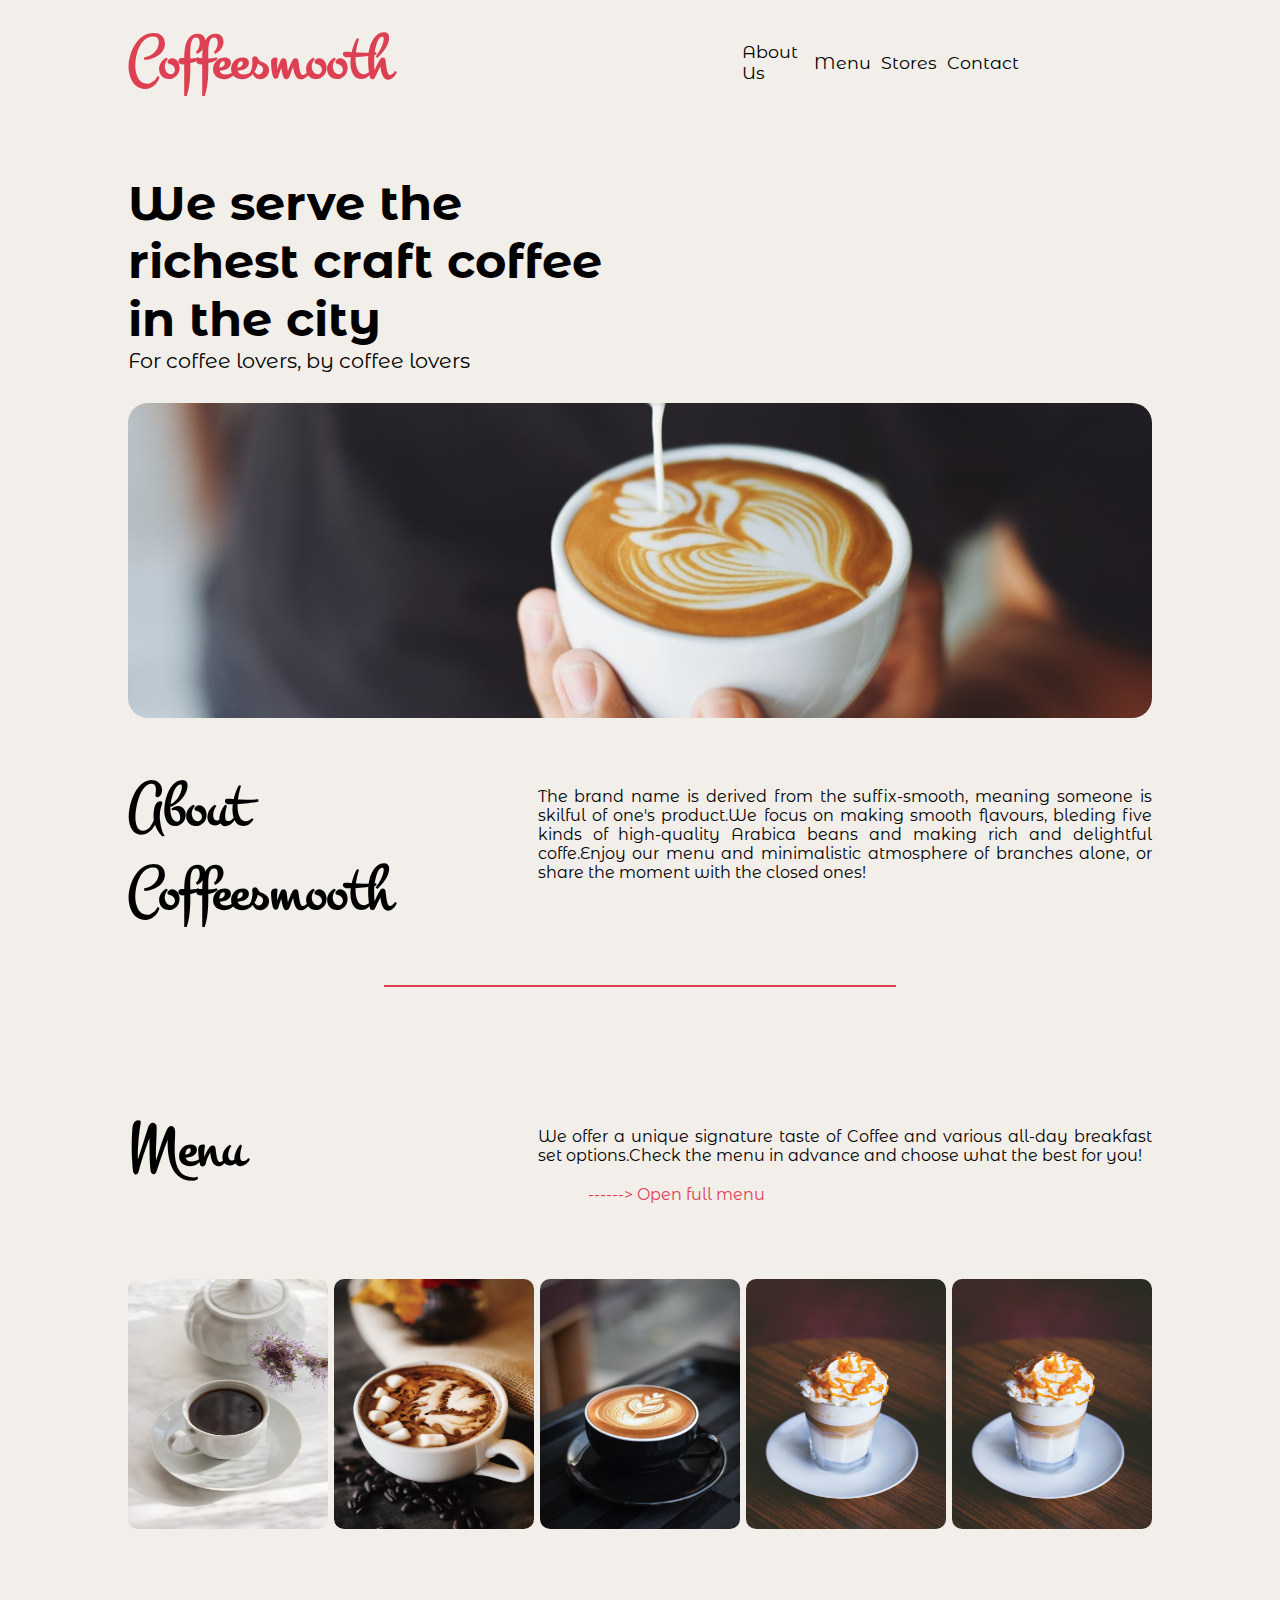
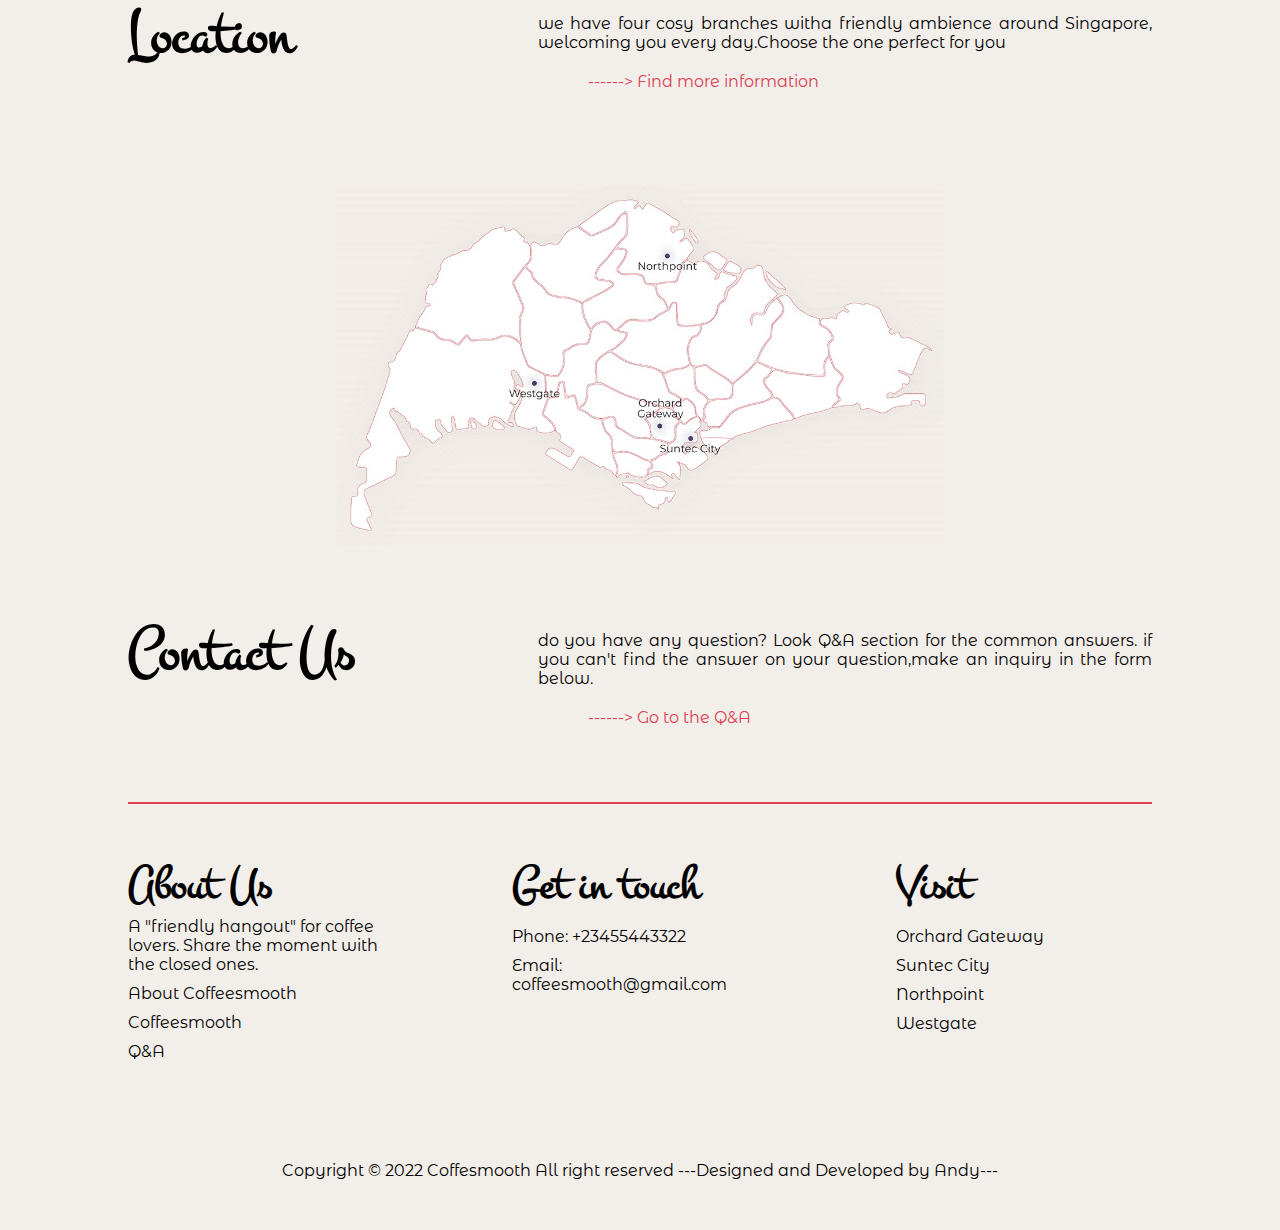
==== index.html @ 1a764913 "done with work need to work with the images" ====
<!DOCTYPE html>
<html lang="en">
<head>
    <meta charset="UTF-8">
    <meta http-equiv="X-UA-Compatible" content="IE=edge">
    <meta name="viewport" content="width=device-width, initial-scale=1.0">
    <title>Coffee Smooth</title>
    <link rel="stylesheet" href="https://cdnjs.cloudflare.com/ajax/libs/font-awesome/6.1.2/css/all.min.css" integrity="sha512-1sCRPdkRXhBV2PBLUdRb4tMg1w2YPf37qatUFeS7zlBy7jJI8Lf4VHwWfZZfpXtYSLy85pkm9GaYVYMfw5BC1A==" crossorigin="anonymous" referrerpolicy="no-referrer" />
    <link rel="stylesheet" href="style.css">
</head>
<body>
    <div class="container">
        <!-- <i class="fa-brands fa-square-facebook"></i>
        <i class="fa-brands fa-instagram"></i> -->

        <nav>
            <div class="brand">
                <h1>
                    <a href="index.html">Coffeesmooth</a> 
                </h1>
            </div>
            <div class="brand-links">
                <div class="brand-pages">
                    <p>
                        <a href="pages/about.html">About Us</a>
                    </p>
                    <p>
                        <a href="pages/menu.html">Menu</a>
                    </p>
                    <p>
                        <a href="pages/stores.html">Stores</a>
                    </p>
                    <p>
                        <a href="pages/contact.html">Contact</a>
                    </p>
                </div>
                <div class="brand-social">
                    <a href="#">
                        <i class="fa-brands fa-square-facebook"></i>
                    </a> 
                    <a href="#">
                        <i class="fa-brands fa-instagram"></i>
                    </a> 
                </div>
            </div>
        </nav>
        <header class="header">
            <div class="header-heading">
                <h1>
                We serve the richest craft coffee in the city
                </h1>
                <p>
                    For coffee lovers, by coffee lovers
                </p>
            </div>
            <img src="images/making-coffee.jpg">
        </header>

        <section class="about-brand">
            <div class="about-info">
                <h1>
                    About Coffeesmooth
                </h1>
                <p>
                    The brand name is derived from the suffix-smooth, meaning someone is skilful
                    of one's product.We focus on making smooth flavours, bleding five kinds of
                    high-quality Arabica beans and making rich and delightful coffe.Enjoy our menu
                    and minimalistic atmosphere of branches alone, or share the moment with the closed ones!
                </p>
            </div>
            <div class="line"></div>
        </section>

        <section class="about-brand">
            <div class="about-info">
                <h1>
                    Menu
                </h1>
                <p>
                    We offer a unique signature taste of Coffee and various all-day breakfast set
                    options.Check the menu in advance and choose what the best for you!
                    <a href="pages/menu.html">------>  Open full menu</a>
                </p>
            </div>
        </section>

        <section class="image-display">
            <img src="images/americano.jpg" alt="">
            <img src="images/capuchino-mash.jpg" alt="">
            <img src="images/capuchino.jpg" alt="">
            <img src="images/coffee-mocha.jpg" alt="">
            <img src="images/coffee-mocha.jpg" alt="">
        </section>

        <section class="about-brand">
            <div class="about-info">
                <h1>
                    Location
                </h1>
                <p>
                    we have four cosy branches witha friendly ambience around Singapore,
                    welcoming you every day.Choose the one perfect for you
                    <a href="pages/stores.html">------>  Find more information</a>
                </p>
            </div>
        </section>

        <section class="map">
            <img src="images/map.jpeg" alt="map of coffee smooth Location">
        </section>

        <section class="about-brand">
            <div class="about-info">
                <h1>
                    Contact Us
                </h1>
                <p>
                    do you have any question? Look Q&A section for the common answers.
                    if you can't find the answer on your question,make an inquiry in the 
                    form below.
                    <a href="pages/contact.html">------>  Go to the Q&A</a>
                </p>
            </div>
        </section>

        <footer>
            <div class="footer-container">
                <div class="foot foot-first">
                    <h1>About Us</h1>
                    <p>A "friendly hangout" for coffee        
                        lovers. Share the moment with 
                        the closed ones.
                    </p>
                    <li> <a href="../pages/about.html">About Coffeesmooth</a> </li>
                    <li> <a href="../index.html">Coffeesmooth</a></li>
                    <li>Q&A</li>
                </div>
                <div class="foot foot-second">
                    <h1>Get in touch</h1>
                    <li>Phone:  +23455443322</li>
                    <li>Email:  coffeesmooth@gmail.com</li>
                    <li>
                        <div class="brand-social">
                            <a href="#">
                                <i class="fa-brands fa-square-facebook"></i>
                            </a> 
                            <a href="#">
                                <i class="fa-brands fa-instagram"></i>
                            </a> 
                        </div>
                    </li>
                </div>
                <div class="foot foot-third">
                    <h1>Visit</h1>
                    <li>Orchard Gateway</li>
                    <li>Suntec City</li>
                    <li>Northpoint</li>
                    <li>Westgate</li>
                </div>
            </div>
            <div class="footer-copyright">
                <p>
                    Copyright &copy; 2022 Coffesmooth All right reserved ---Designed and Developed by Andy---
                </p>
            </div>
        </footer>

    </div>
</body>
</html>
---- style.css ----
@import url('https://fonts.googleapis.com/css2?family=Montez&display=swap');
/* font-family: 'Montez', cursive; */
@import url('https://fonts.googleapis.com/css2?family=Montez&family=Montserrat+Alternates&display=swap');
/* font-family: 'Montserrat Alternates', sans-serif; */


*{
    box-sizing: border-box;
}

body,html{
    margin: 0;
    padding: 0;
}
body{
    background-color: #f2eee9;
    font-family: 'Montserrat Alternates', sans-serif; 
}
h1,h2,p{
    margin-top: 0;
    margin-bottom: 0;
}
.container{
    width: 80%;
    margin: 0 auto;
}
.brand{
    font-family: 'Montez', cursive;
    font-size: 2rem;
    width:50%;
}
.brand a{
    text-decoration: none; 
    color: #dd4053;
    transition:  .25s ease-out;
}
.brand h1 a:hover{
    border-bottom: 2px solid #dd4053;
    padding-bottom: 5px;
    color: #dd4053;
}
nav{
    display: flex;
    align-items: center;
    justify-content: space-between;
    padding: 20px 0;
    
}
nav a{
    transition:  .25s ease-out;
}
nav .brand-pages a:hover{
    border-bottom: 1px solid #dd4053;
    padding-bottom: 5px;
}
.brand-links{
    display: flex;
    align-items: center;
    width: 40%;
    justify-content: space-between;
}
.brand-pages{
    display: flex;
    align-items: center;
    font-size: 1.1rem;
    width: 70%;
    justify-content: space-between;
}
.brand-pages p{
    margin-right: 10px;
}
.brand-pages a{
    text-decoration: none;
    color: black;
}
.brand-social a{
    text-decoration: none;
    color: black;
}
.brand-social i {
    font-size: 1.5rem;
}
.brand-social > a{
    margin-right: 8px;
}
.header-heading{
    width: 50%;
}
.header{
    margin-top: 50px;
}
.header h1{
    font-size:3rem;
}
.header p{
    font-size: 1.3rem;
}
.header img{
    height:315px;
    width:100%;
    border-radius: 20px;
    margin-top: 30px;
}
.about-brand{
    margin-top: 20px;
    padding: 25px 0;
}
.about-info{
    display: flex;
    justify-content: space-between;
    align-items: flex-start;
    margin-bottom: 50px;
}
.about-info h1{
    font-family: 'Montez', cursive;
    width: 35%;
    font-size: 4rem;
    text-align: left;
}
.about-info p{
    width: 60% ;
    text-align: justify;
    padding-top: 20px;
}
.about-info a{
    padding-top: 20px;
    text-decoration: none;
    color: #dd4053;
    display: block;
    margin-left: 50px;
}
.line{
    width: 50%;
    height: 2px;
    background-color: #dd4053;
    margin: 50px auto;
}
.image-display{
    display: flex;
    justify-content: space-between;
    padding-bottom: 20px;
}

.image-display img{
    width: 200px;
    height: 250px;
    border-radius: 10px;
}
.map{
    width: 100%;
    display: flex;
    justify-content: center;
}
.map img{

    padding: 20px;
    height: 400px;
}
.footer-container{
    display: flex;
    justify-content: space-between;
    padding-bottom: 50px;
    border-top: 2px solid #dd4053;
    padding-top: 50px;
}
.foot li{
    list-style: none;
    margin-top: 10px;
}
.foot{
    width: 25%;
}
.foot h1{
    font-family: 'Montez', cursive;
    font-size: 3rem;
}
.foot a{
    color: black;
    text-decoration: none;
}
a:hover{
    color: black;
}
.footer-copyright{
    text-align: center;
    padding:50px;
}
.abt-page-header-info{
    padding-bottom: 20px;
}
.abt-page-header-info h1{
    font-size: 2.5rem;
    font-family: 'Montez', cursive;
    margin-bottom: 20px;
    padding-top: 20px;
}
.abt-page-header-info p{
    text-align: justify;
    padding-right: 10px;
}
.abt-page-header-image{
    display: flex;
    justify-content: space-between;
    padding: 30px 0;

}

.abt-page-header-image img{
    height: 240px;
    width: 360px;
    border-radius: 10px;
    transition:  .25s ease-out;
}
.abt-page-header-image img:hover{
    transform: scale(1.05);
    cursor: pointer;

}

.journey {
    display: flex;
    justify-content: space-between;
    text-align: center;
    padding: 50px 0;
}
.journey li{
    list-style: none;
    width: 23%;
}
.journey h1{
    font-family: 'Montez', cursive;
    font-size: 2rem;
}
.menu-page-header{
    padding: 30px;
}
.menu-page-header img{
    width: 100%;
    height: 500px;
    border-radius: 20px;
}
.menu-page-display h1{
    font-family: 'Montez', cursive;
    font-size: 3rem;
    text-align: center;
    padding: 20px;
    margin-bottom: 10px;
}
.menu-display{
    display: flex;
    justify-content: space-between;
    list-style: none;
    flex-wrap: wrap;
    gap: 1em;
    padding:0 20px;
    margin-bottom: 50px;
}
.menu-display img{
    width: 200px;
    height: 250px;
    border-radius: 10px;
}
.menu-display p{
    background-color: #dd4053;
    color: #f2eee9;
    border-bottom-left-radius:20px;
    border-bottom-right-radius:20px;
    width: 200px;
    text-align: center;
    /* padding-top: 10px;
    margin-top: -10px; */
}
.menu-display p span{
    display: block;
}
.menu-display li > span{
    background-color: #fff;
    color: black;
    text-align: center;
    width: 200px;
    display: block;
    padding: 10px;
     padding-top: 12px;
    margin-top: -12px;
}
.careers p{
    border-bottom: 2px solid #dd4053;
    padding-bottom:30px ;
}
.store-info p{
    padding-right: 20% ;
    text-align: justify;
}
.store-location{
    background-color: #fff;
    border-radius: 20px;
    margin-bottom: 30px;
}
.store-location h1{
    font-family: 'Montez', cursive;
    font-size: 2rem;
    margin-bottom: 10px;
}
.store-location .card{
    display: flex;
    justify-content: space-between;
    align-items: center;
    padding: 20px;
    list-style: none;
}
.store-location li{
    padding: 10px;
}
.store-location span{
    color: #dd4053;
}
.store-location p{
    padding-left: 50px;
    margin-left: 10px;
}
.store-location img{
    height: 240px;
    width: 360px;
    border-radius: 10px;
    transition:  .25s ease-out;
}
.foot li a{
    transition:  .25s ease-out;
}
.foot li a:hover{
    border-bottom: 1px solid #dd4053;
    padding-bottom: 5px;
}
.store-location img:hover{
    transform: scale(1.05);
    cursor: pointer;
}
.store-address{
    width: 60%;
}
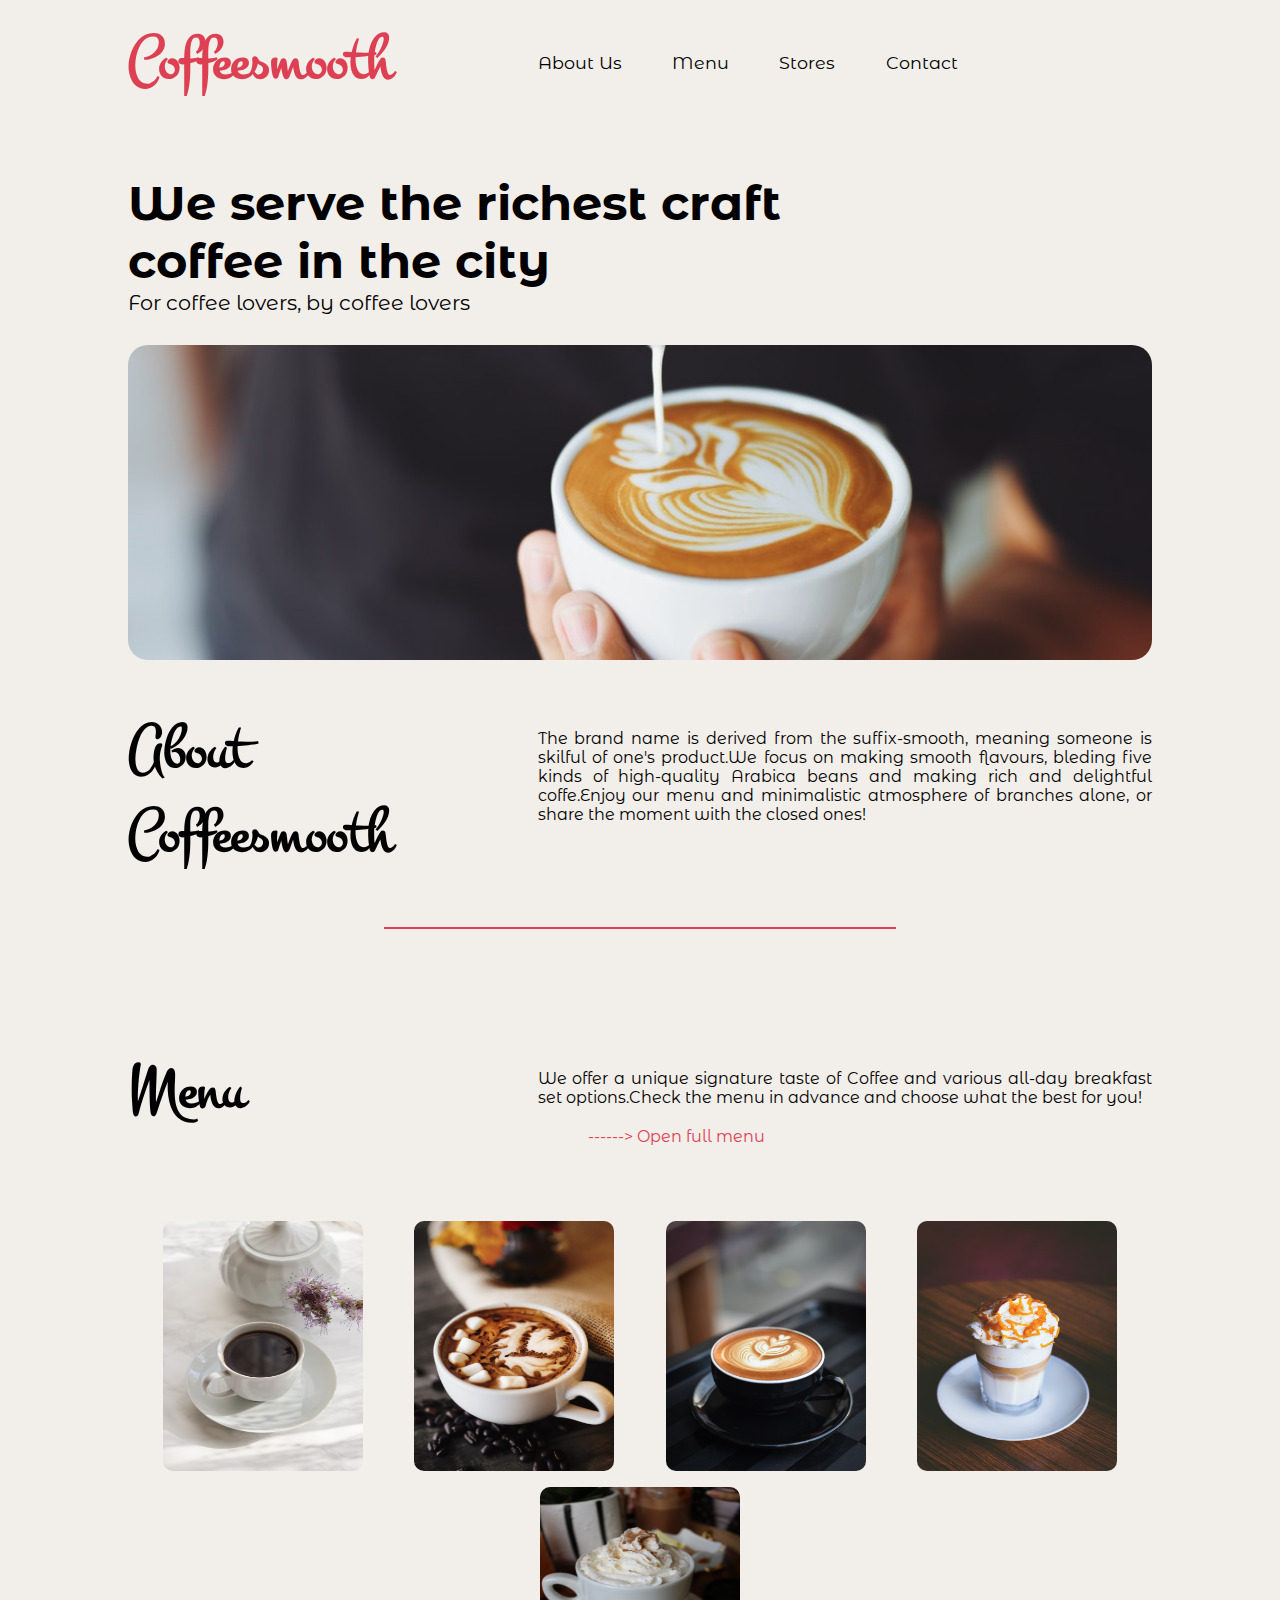
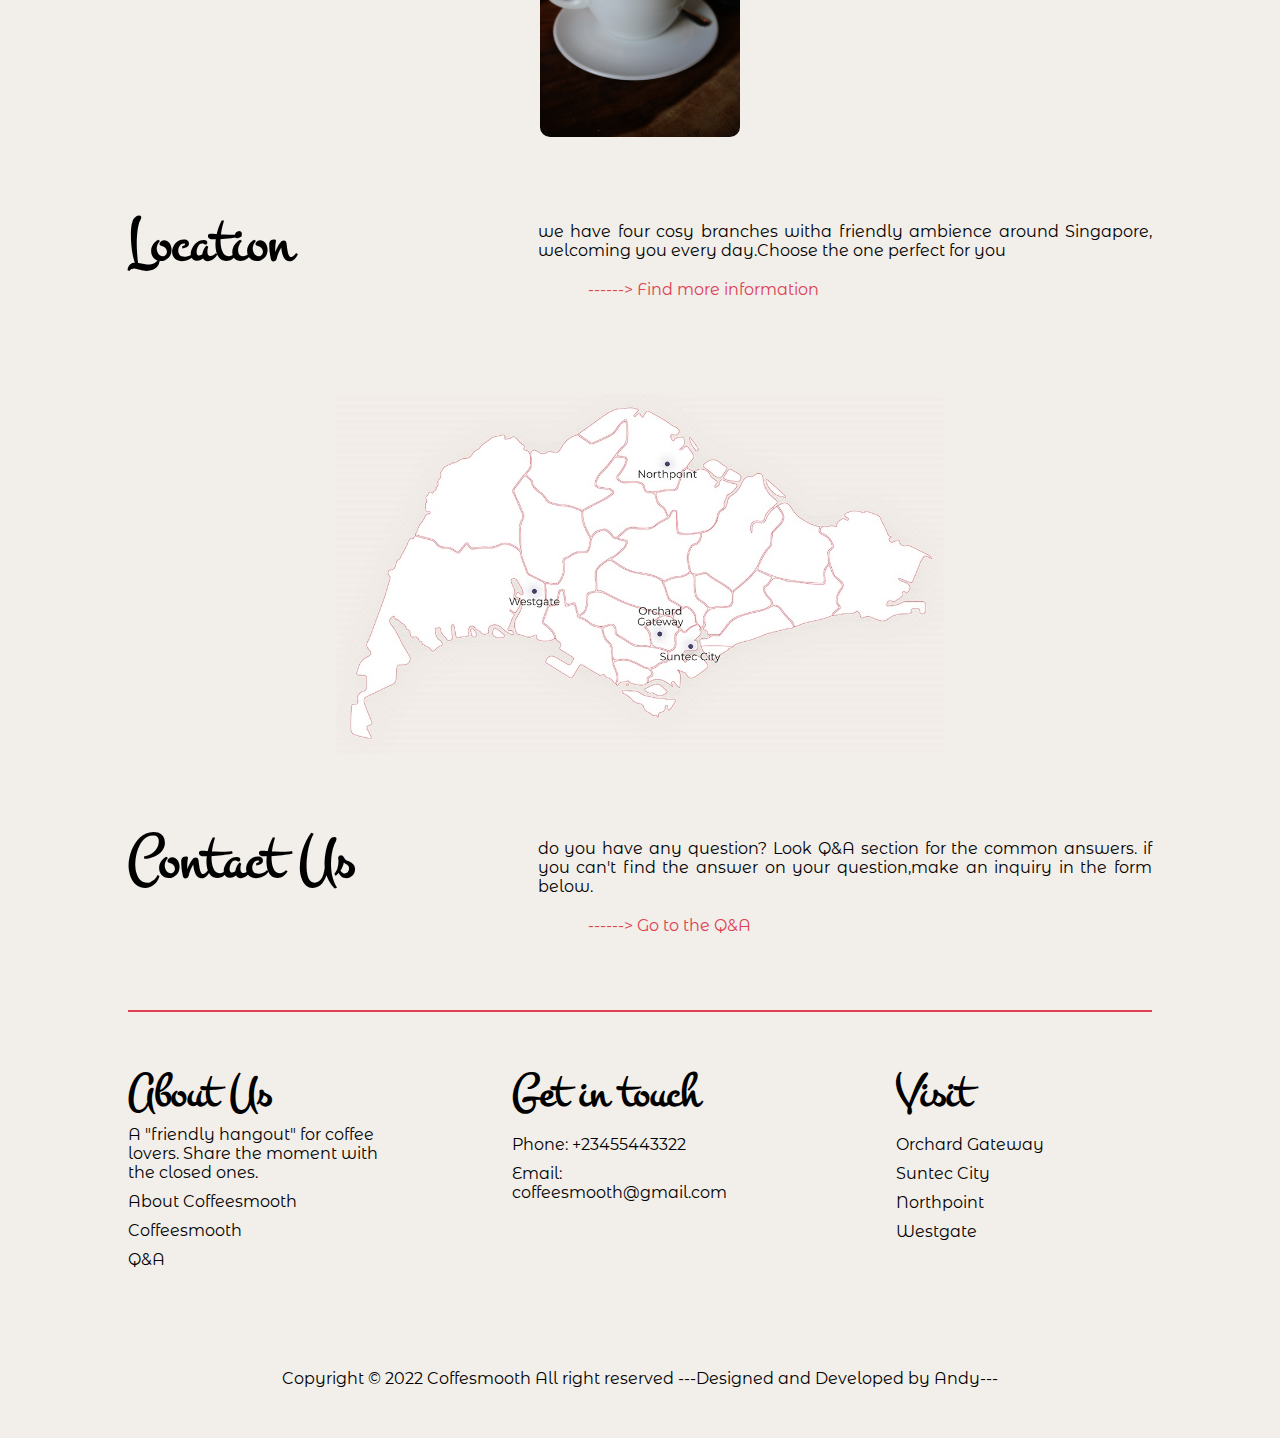
==== commit 39f10d06: "media query added for responsiveness" ====
--- a/index.html
+++ b/index.html
@@ -5,6 +5,7 @@
     <meta http-equiv="X-UA-Compatible" content="IE=edge">
     <meta name="viewport" content="width=device-width, initial-scale=1.0">
     <title>Coffee Smooth</title>
+    <link href="images/favicon.ico" rel="icon" type="image/x-icon" />
     <link rel="stylesheet" href="https://cdnjs.cloudflare.com/ajax/libs/font-awesome/6.1.2/css/all.min.css" integrity="sha512-1sCRPdkRXhBV2PBLUdRb4tMg1w2YPf37qatUFeS7zlBy7jJI8Lf4VHwWfZZfpXtYSLy85pkm9GaYVYMfw5BC1A==" crossorigin="anonymous" referrerpolicy="no-referrer" />
     <link rel="stylesheet" href="style.css">
 </head>
@@ -89,7 +90,7 @@
             <img src="images/capuchino-mash.jpg" alt="">
             <img src="images/capuchino.jpg" alt="">
             <img src="images/coffee-mocha.jpg" alt="">
-            <img src="images/coffee-mocha.jpg" alt="">
+            <img src="images/coffee2.jpg" alt="">
         </section>
 
         <section class="about-brand">
--- a/style.css
+++ b/style.css
@@ -139,12 +139,20 @@
     display: flex;
     justify-content: space-between;
     padding-bottom: 20px;
+    flex-wrap: wrap;
+    gap: 1em;
 }
 
 .image-display img{
     width: 200px;
     height: 250px;
     border-radius: 10px;
+    transition:  .25s ease-out;
+    flex-wrap: wrap;
+}
+.image-display img:hover{
+    transform: scale(1.10);
+    cursor: pointer;
 }
 .map{
     width: 100%;
@@ -338,3 +346,153 @@
 .store-address{
     width: 60%;
 }
+@media only screen and (max-width: 1380px) {
+    .brand{
+        width:30%;
+    }
+    .brand-links{
+        width: 60%;
+    }
+    .header-heading{
+        width: 70%;
+    }
+    .abt-page-header-image img{
+        height: 150px;
+        width: 250px;
+
+    }
+    .image-display {
+        justify-content: space-evenly;
+    }
+    .menu-display{
+        justify-content: space-evenly;
+    }
+    .menu-page-header img{
+        width: 100%;
+        height: 400px;
+        border-radius: 20px;
+    }
+  }
+  @media only screen and (max-width: 900px) {
+    .brand{
+        width:100%;
+        margin-bottom: 20px;
+    }
+    .brand {
+        text-align: center;
+    }
+    header img{
+        height: 100px;
+    }
+    .brand-links{
+        width: 80%;
+    }
+    .header-heading{
+        width: 100%;
+        font-size: 3rem;
+    }
+    nav{
+        flex-direction: column;
+    }
+    .about-info {
+        flex-direction: column;
+        align-items: center;
+        justify-content: center;
+
+    }
+    .about-info h1{
+        text-align: center;
+        width: 100%;
+    }
+    .abt-page-header-image{
+        flex-direction: column;
+        justify-content: center;
+        align-items: center;
+    }
+    .abt-page-header-image img{
+        height: 150px;
+        width: 250px;
+        margin-bottom: 20px;
+
+    }
+    .menu-page-header img{
+        width: 100%;
+        height: 400px;
+        border-radius: 20px;
+    }
+    .card{
+        flex-direction: column;
+    }
+    .card h1{
+        margin-top: 20px;
+    }
+  }
+  @media only screen and (max-width: 550px) {
+    body{
+        overflow-x: hidden;
+    }
+    .container{
+        width: 100%;
+    }
+    .brand{
+        width:100%;
+        margin-bottom: 20px;
+    }
+    .brand-links{
+        width: 100%;
+        flex-direction: column;
+    }
+    .brand-pages{
+        flex-direction: column;
+        justify-content: center;
+        align-items: center;
+        font-size: 1.2rem;
+    }
+    .brand-pages p{
+        margin-bottom: 10px;
+        text-align: center;
+    }
+    .brand-social{
+        display: none;
+    }
+    .brand {
+        text-align: center;
+    }
+    header{
+        padding: 10px;
+    }
+    header img{
+        height: 80px;
+    }
+    .brand-links{
+        width: 80%;
+    }
+    .header-heading{
+        width: 100%;
+        font-size: 3rem; 
+        text-align: center;
+  }
+  .footer-container{
+    flex-direction: column;
+    align-items: center;
+    justify-content: space-around;
+    text-align: center;
+    }
+    .foot{
+        width: 80%;
+    }
+    .map {
+        width: 80%;
+        text-align: center;
+        margin: 10px auto;
+    }
+    .map img{
+        height: 300px;
+    }
+    .abt-page-header-info{
+        padding: 10px;
+    }
+    .menu-page-header img{
+        height: 250px;
+    }
+}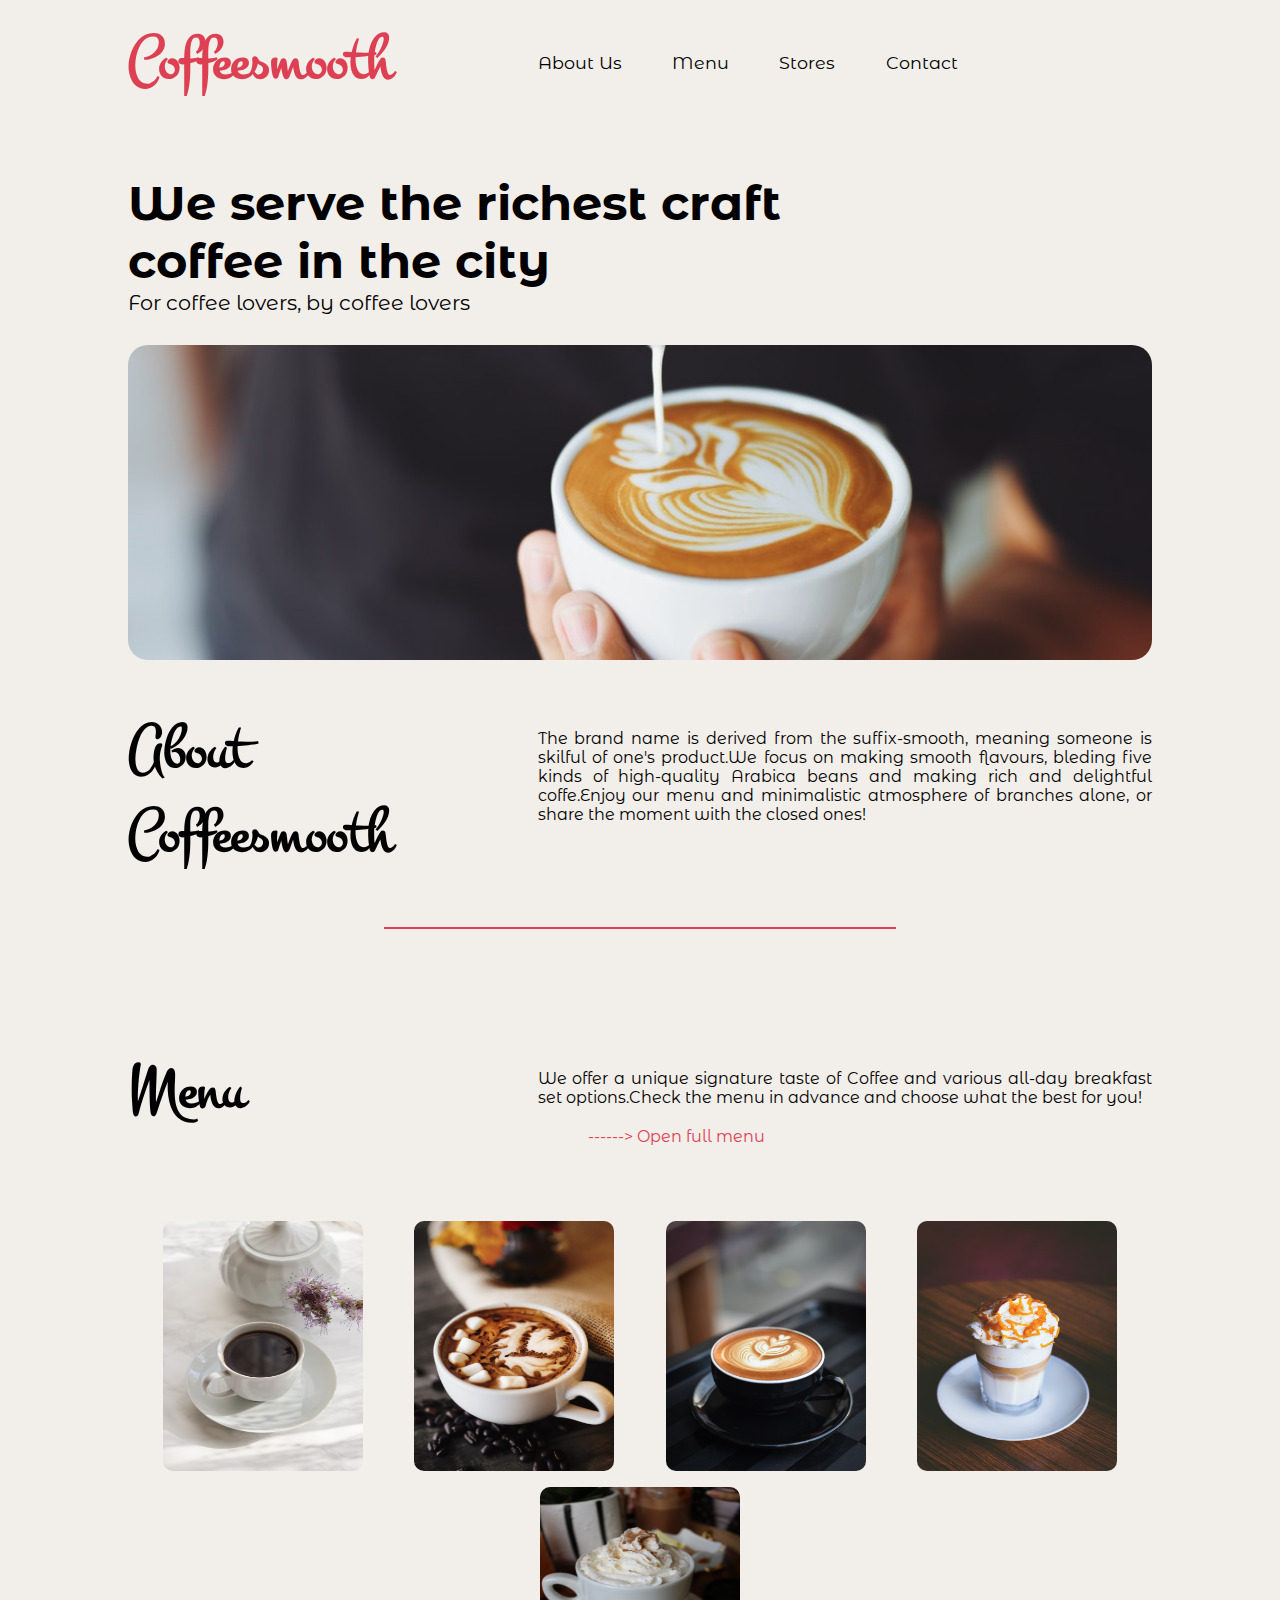
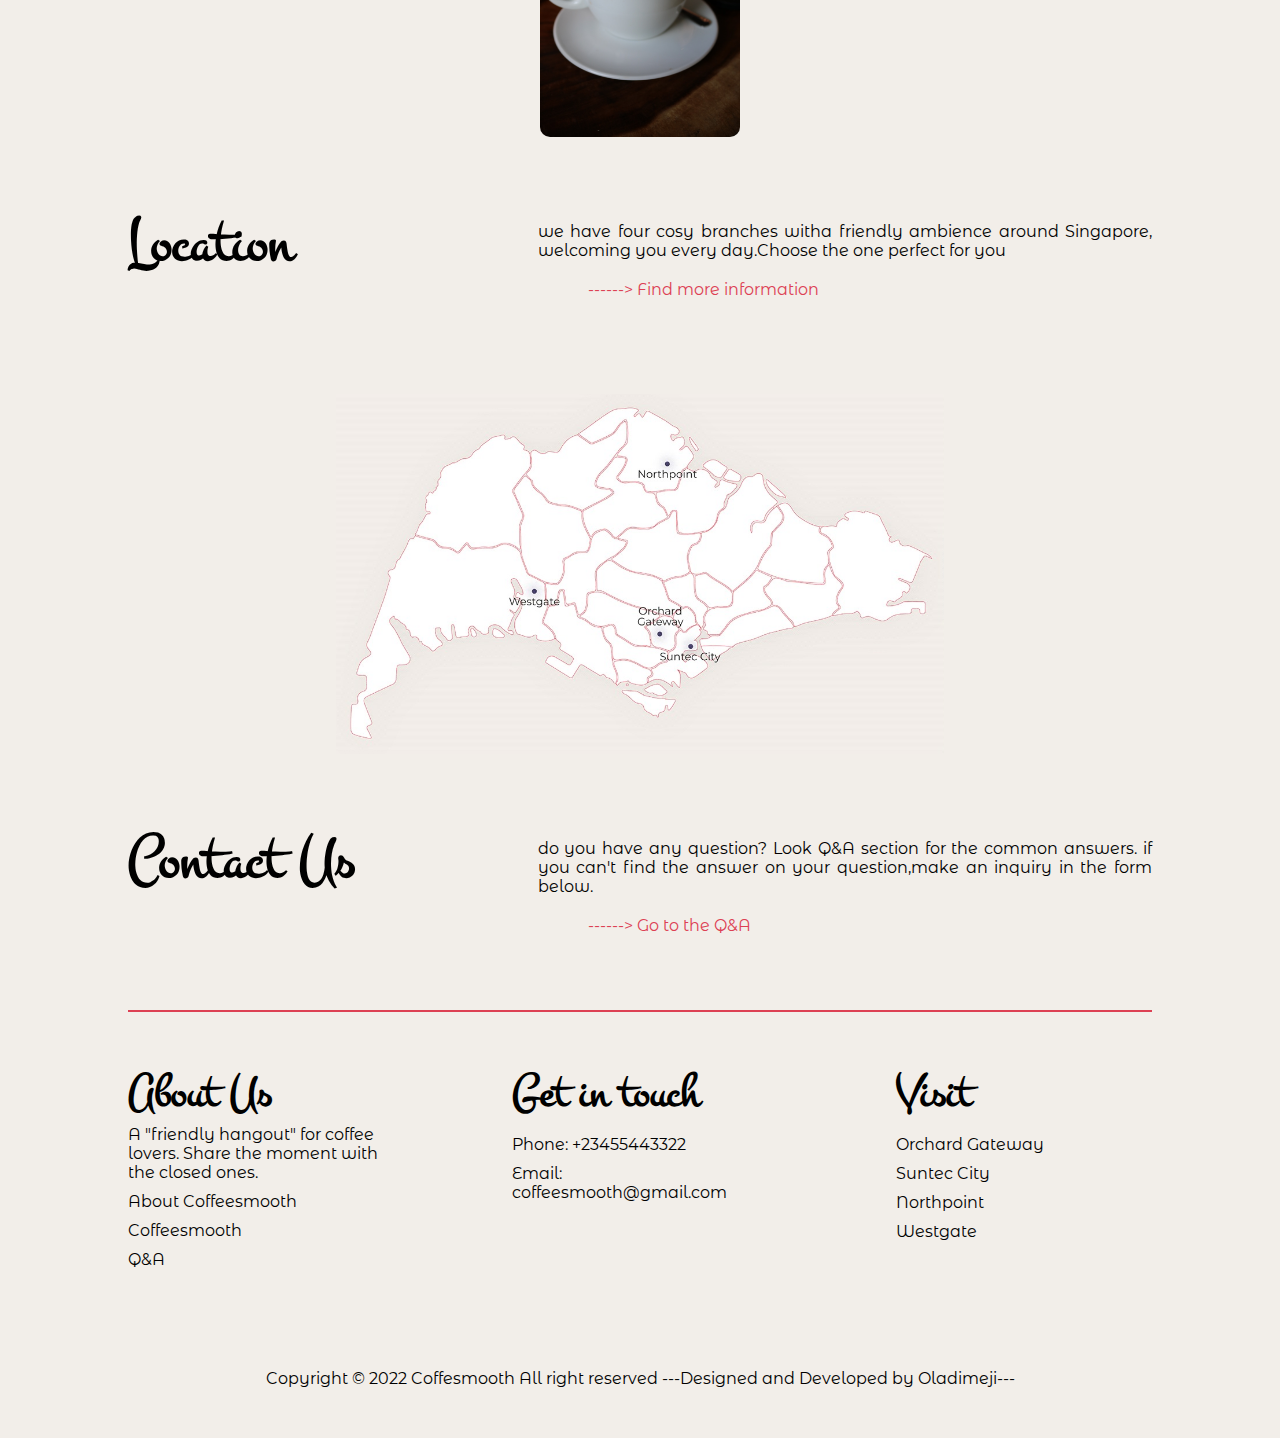
==== commit ae197114: "changed it to my other  name" ====
--- a/index.html
+++ b/index.html
@@ -161,7 +161,7 @@
             </div>
             <div class="footer-copyright">
                 <p>
-                    Copyright &copy; 2022 Coffesmooth All right reserved ---Designed and Developed by Andy---
+                    Copyright &copy; 2022 Coffesmooth All right reserved ---Designed and Developed by Oladimeji---
                 </p>
             </div>
         </footer>
